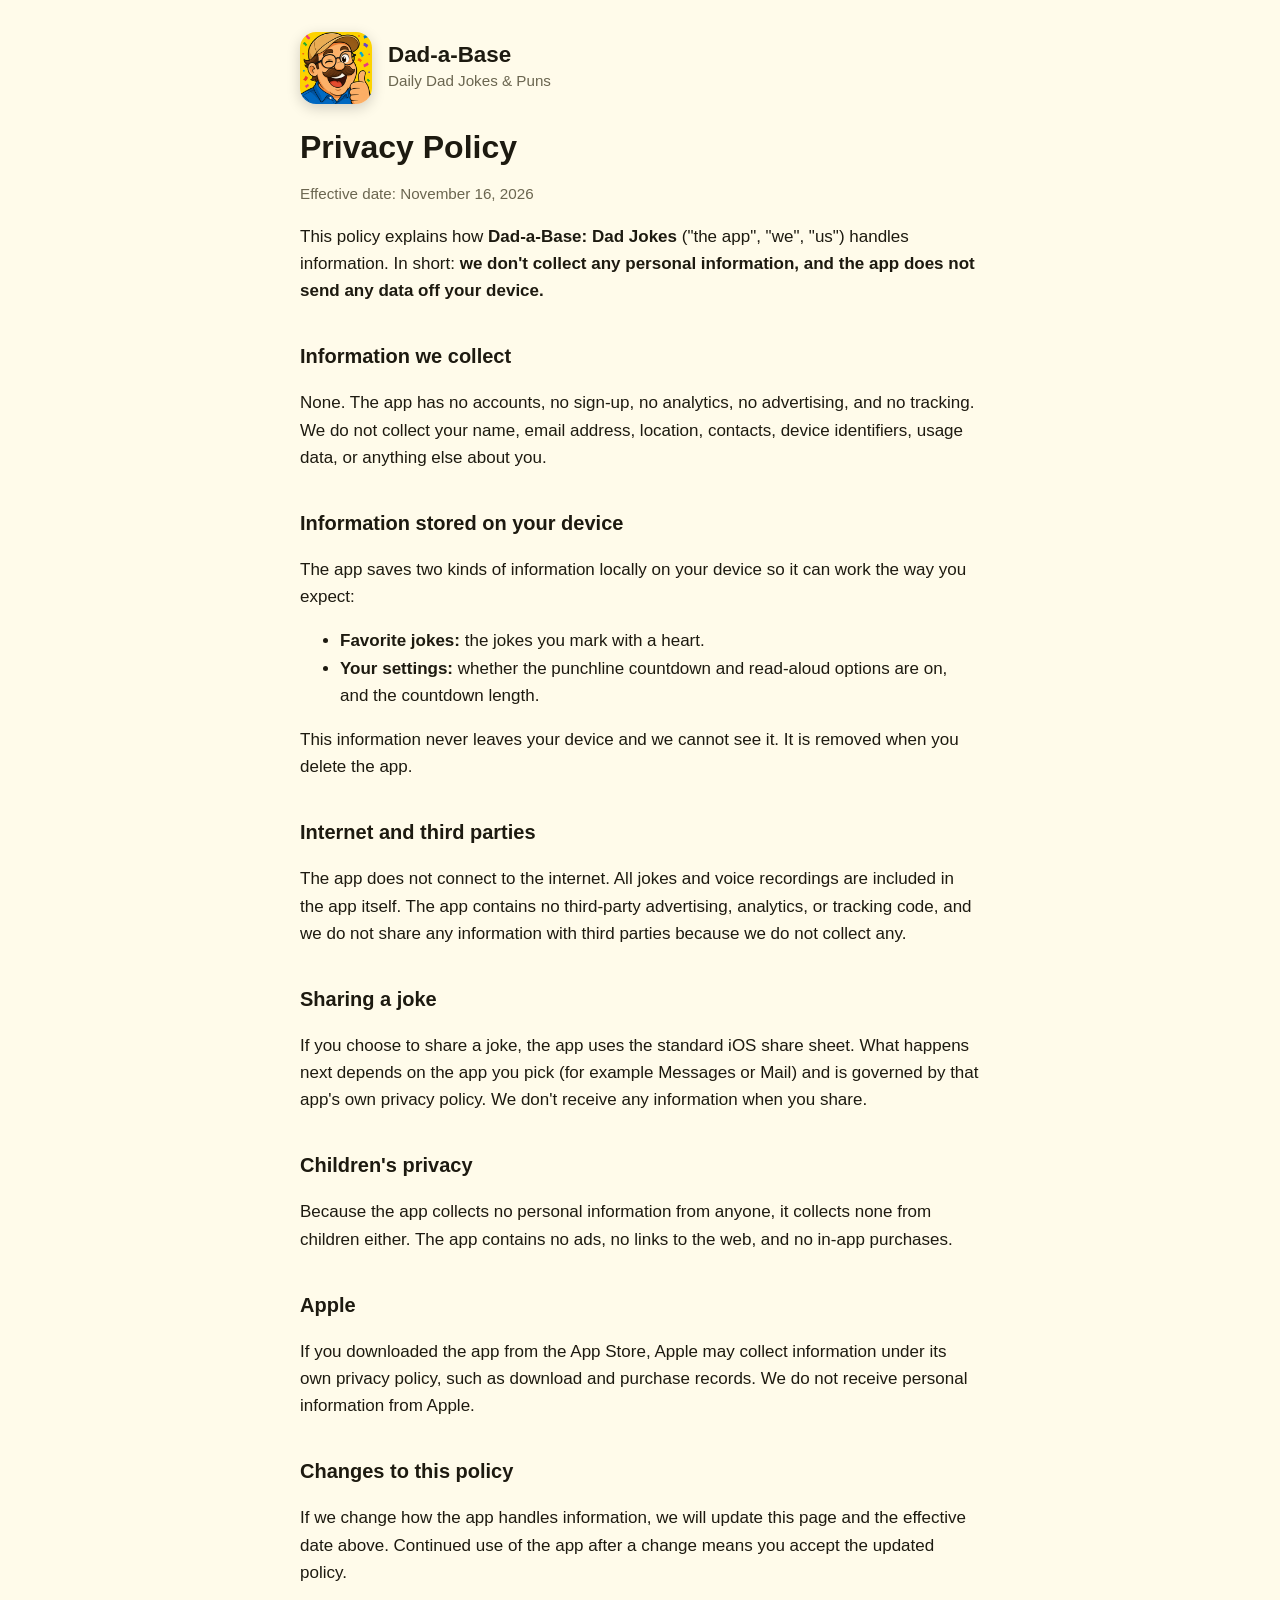
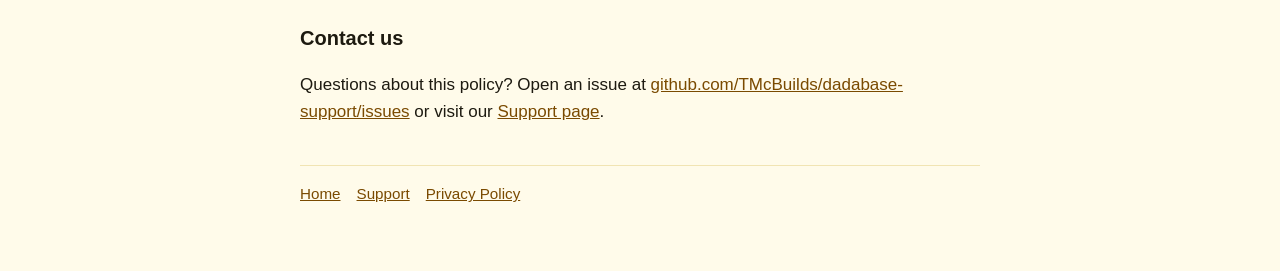
==== privacy.html @ 6dbd2c3f "Add support and privacy pages Co-Authored-By: Claude Sonnet 5.5 <noreply@anthropic.com>" ====
<!doctype html>
<html lang="en">
<head>
<meta charset="utf-8">
<meta name="viewport" content="width=device-width, initial-scale=1">
<title>Dad-a-Base Privacy Policy</title>
<meta name="description" content="Privacy policy for the Dad-a-Base: Dad Jokes iPhone and iPad app.">
<link rel="icon" href="icon.png">
<link rel="stylesheet" href="style.css">
</head>
<body>
<main>
<header class="brand"><img src="icon.png" alt="Dad-a-Base app icon"><div><div class="name">Dad-a-Base</div><div class="tag">Daily Dad Jokes &amp; Puns</div></div></header>
<h1>Privacy Policy</h1>
<p class="muted">Effective date: November 16, 2026</p>

<p>This policy explains how <strong>Dad-a-Base: Dad Jokes</strong> ("the app", "we", "us") handles information. In short: <strong>we don't collect any personal information, and the app does not send any data off your device.</strong></p>

<h2>Information we collect</h2>
<p>None. The app has no accounts, no sign-up, no analytics, no advertising, and no tracking. We do not collect your name, email address, location, contacts, device identifiers, usage data, or anything else about you.</p>

<h2>Information stored on your device</h2>
<p>The app saves two kinds of information locally on your device so it can work the way you expect:</p>
<ul>
<li><strong>Favorite jokes:</strong> the jokes you mark with a heart.</li>
<li><strong>Your settings:</strong> whether the punchline countdown and read-aloud options are on, and the countdown length.</li>
</ul>
<p>This information never leaves your device and we cannot see it. It is removed when you delete the app.</p>

<h2>Internet and third parties</h2>
<p>The app does not connect to the internet. All jokes and voice recordings are included in the app itself. The app contains no third-party advertising, analytics, or tracking code, and we do not share any information with third parties because we do not collect any.</p>

<h2>Sharing a joke</h2>
<p>If you choose to share a joke, the app uses the standard iOS share sheet. What happens next depends on the app you pick (for example Messages or Mail) and is governed by that app's own privacy policy. We don't receive any information when you share.</p>

<h2>Children's privacy</h2>
<p>Because the app collects no personal information from anyone, it collects none from children either. The app contains no ads, no links to the web, and no in-app purchases.</p>

<h2>Apple</h2>
<p>If you downloaded the app from the App Store, Apple may collect information under its own privacy policy, such as download and purchase records. We do not receive personal information from Apple.</p>

<h2>Changes to this policy</h2>
<p>If we change how the app handles information, we will update this page and the effective date above. Continued use of the app after a change means you accept the updated policy.</p>

<h2>Contact us</h2>
<p>Questions about this policy? Open an issue at <a href="https://github.com/TMcBuilds/dadabase-support/issues">github.com/TMcBuilds/dadabase-support/issues</a> or visit our <a href="support.html">Support page</a>.</p>
<nav class="foot"><a href="index.html">Home</a><a href="support.html">Support</a><a href="privacy.html">Privacy Policy</a></nav>
</main>
</body>
</html>
---- style.css ----
:root{--bg:#fffbea;--card:#ffffff;--ink:#1d1a10;--muted:#6b6650;--accent:#f59e0b;--accent-ink:#7a4a00;--line:#f1e4b3}
@media (prefers-color-scheme:dark){:root{--bg:#14120a;--card:#1f1c10;--ink:#f7f3e0;--muted:#b9b394;--accent:#fbbf24;--accent-ink:#fcd34d;--line:#3a3519}}
*{box-sizing:border-box}
body{margin:0;background:var(--bg);color:var(--ink);font:17px/1.6 -apple-system,BlinkMacSystemFont,"Segoe UI",Roboto,Helvetica,Arial,sans-serif}
main{max-width:720px;margin:0 auto;padding:32px 20px 64px}
header.brand{display:flex;align-items:center;gap:16px;margin-bottom:24px}
header.brand img{width:72px;height:72px;border-radius:16px;box-shadow:0 4px 14px rgba(0,0,0,.18)}
header.brand .name{font-size:1.4rem;font-weight:800;line-height:1.2}
header.brand .tag{color:var(--muted);font-size:.95rem}
h1{font-size:2rem;line-height:1.2;margin:.2em 0 .4em}
h2{font-size:1.25rem;margin:1.8em 0 .4em}
p,li{color:var(--ink)}
.muted{color:var(--muted);font-size:.95rem}
a{color:var(--accent-ink)}
.card{background:var(--card);border:1px solid var(--line);border-radius:16px;padding:18px 20px;margin:16px 0}
.btns{display:flex;flex-wrap:wrap;gap:12px;margin:20px 0}
.btn{display:inline-block;background:var(--accent);color:#1d1a10;font-weight:700;text-decoration:none;padding:12px 20px;border-radius:999px}
.btn.alt{background:transparent;border:2px solid var(--accent);color:var(--ink)}
details{border-top:1px solid var(--line);padding:12px 0}
summary{cursor:pointer;font-weight:600}
nav.foot{margin-top:40px;padding-top:16px;border-top:1px solid var(--line);font-size:.95rem;color:var(--muted)}
nav.foot a{margin-right:16px}
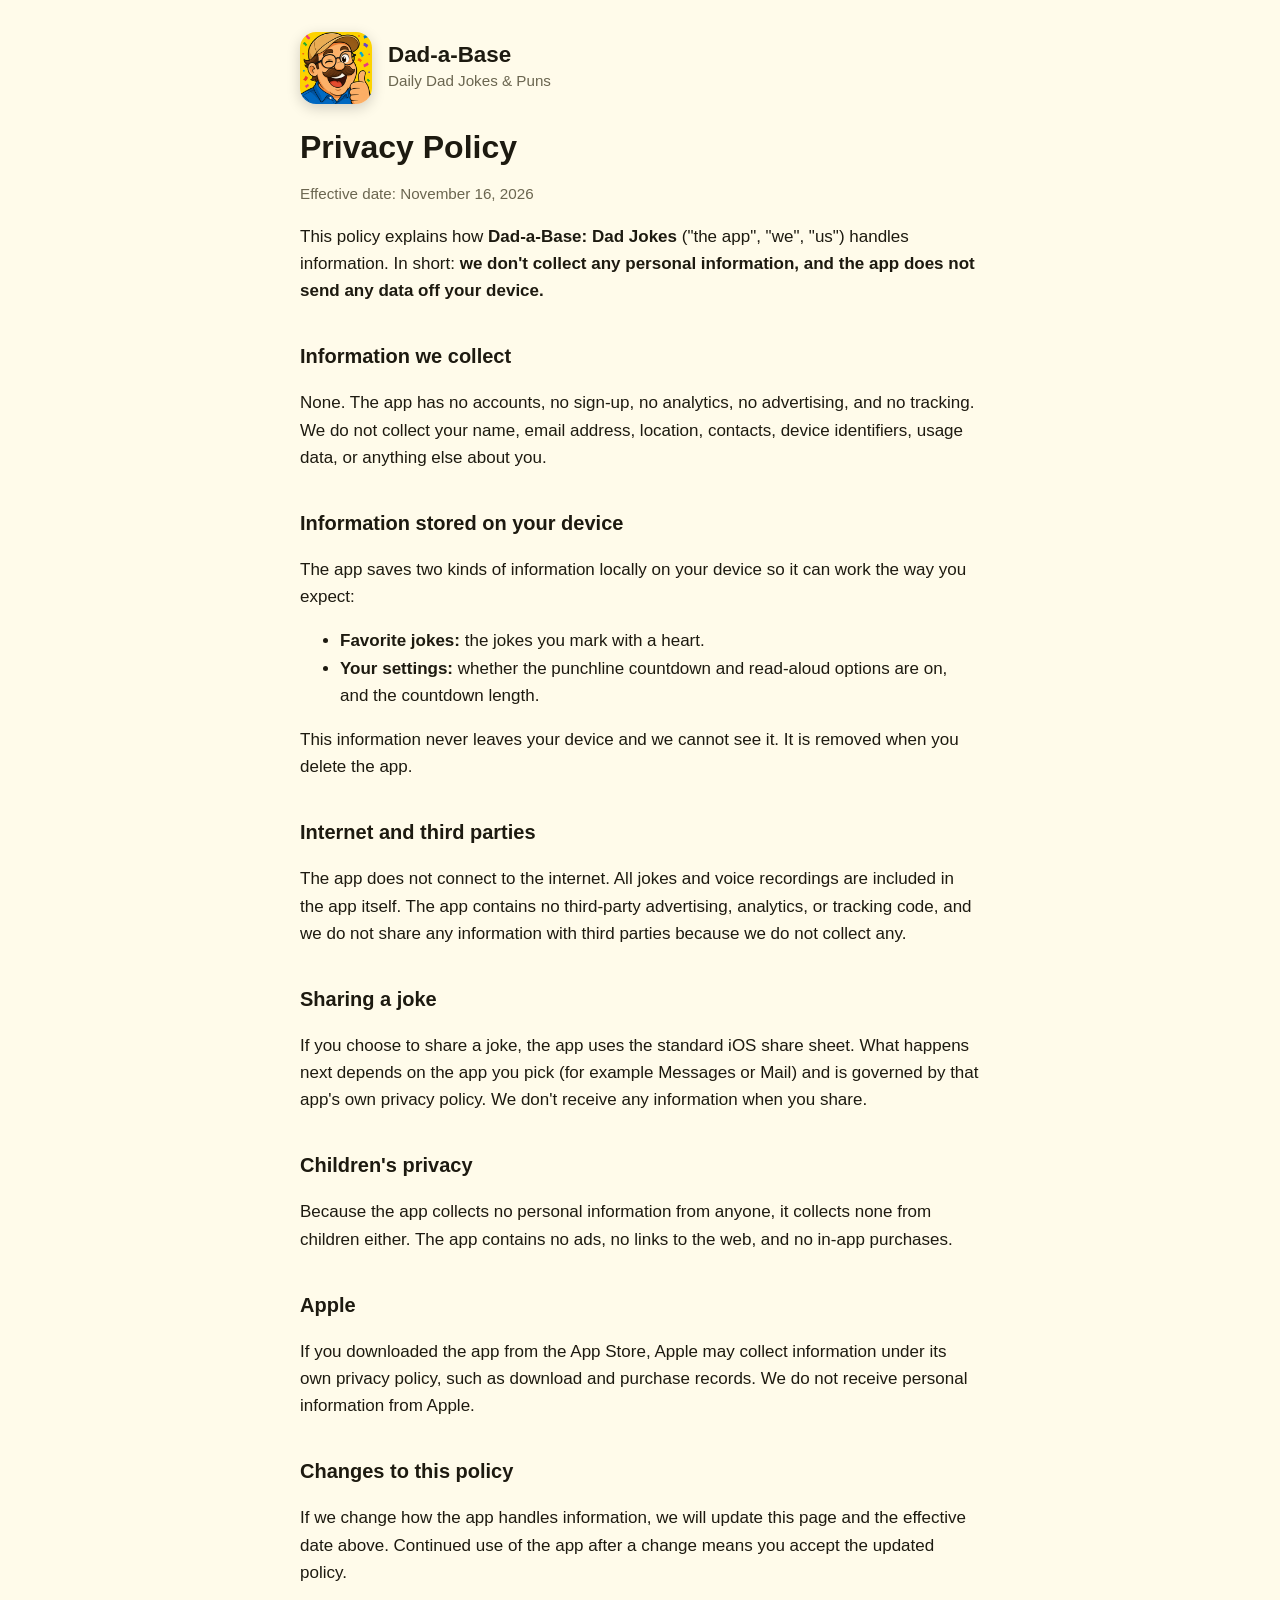
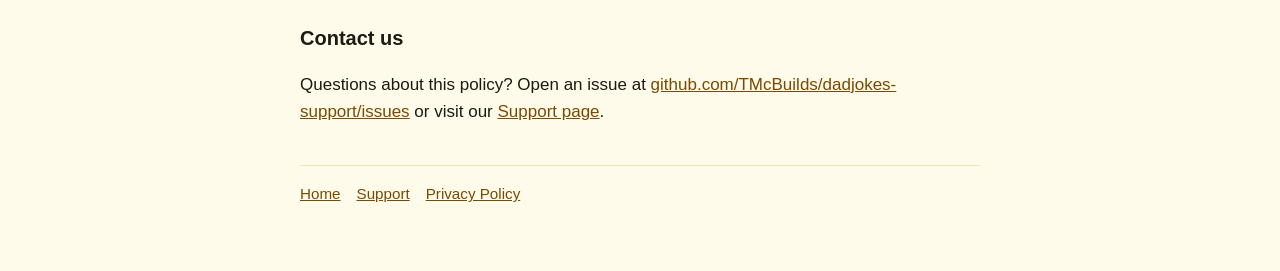
==== commit f330b0ff: "Point links at dadjokes-support repo Co-Authored-By: Claude Sonnet 5.5 <noreply@anthropic.com>" ====
--- a/privacy.html
+++ b/privacy.html
@@ -43,7 +43,7 @@
 <p>If we change how the app handles information, we will update this page and the effective date above. Continued use of the app after a change means you accept the updated policy.</p>
 
 <h2>Contact us</h2>
-<p>Questions about this policy? Open an issue at <a href="https://github.com/TMcBuilds/dadabase-support/issues">github.com/TMcBuilds/dadabase-support/issues</a> or visit our <a href="support.html">Support page</a>.</p>
+<p>Questions about this policy? Open an issue at <a href="https://github.com/TMcBuilds/dadjokes-support/issues">github.com/TMcBuilds/dadjokes-support/issues</a> or visit our <a href="support.html">Support page</a>.</p>
 <nav class="foot"><a href="index.html">Home</a><a href="support.html">Support</a><a href="privacy.html">Privacy Policy</a></nav>
 </main>
 </body>
